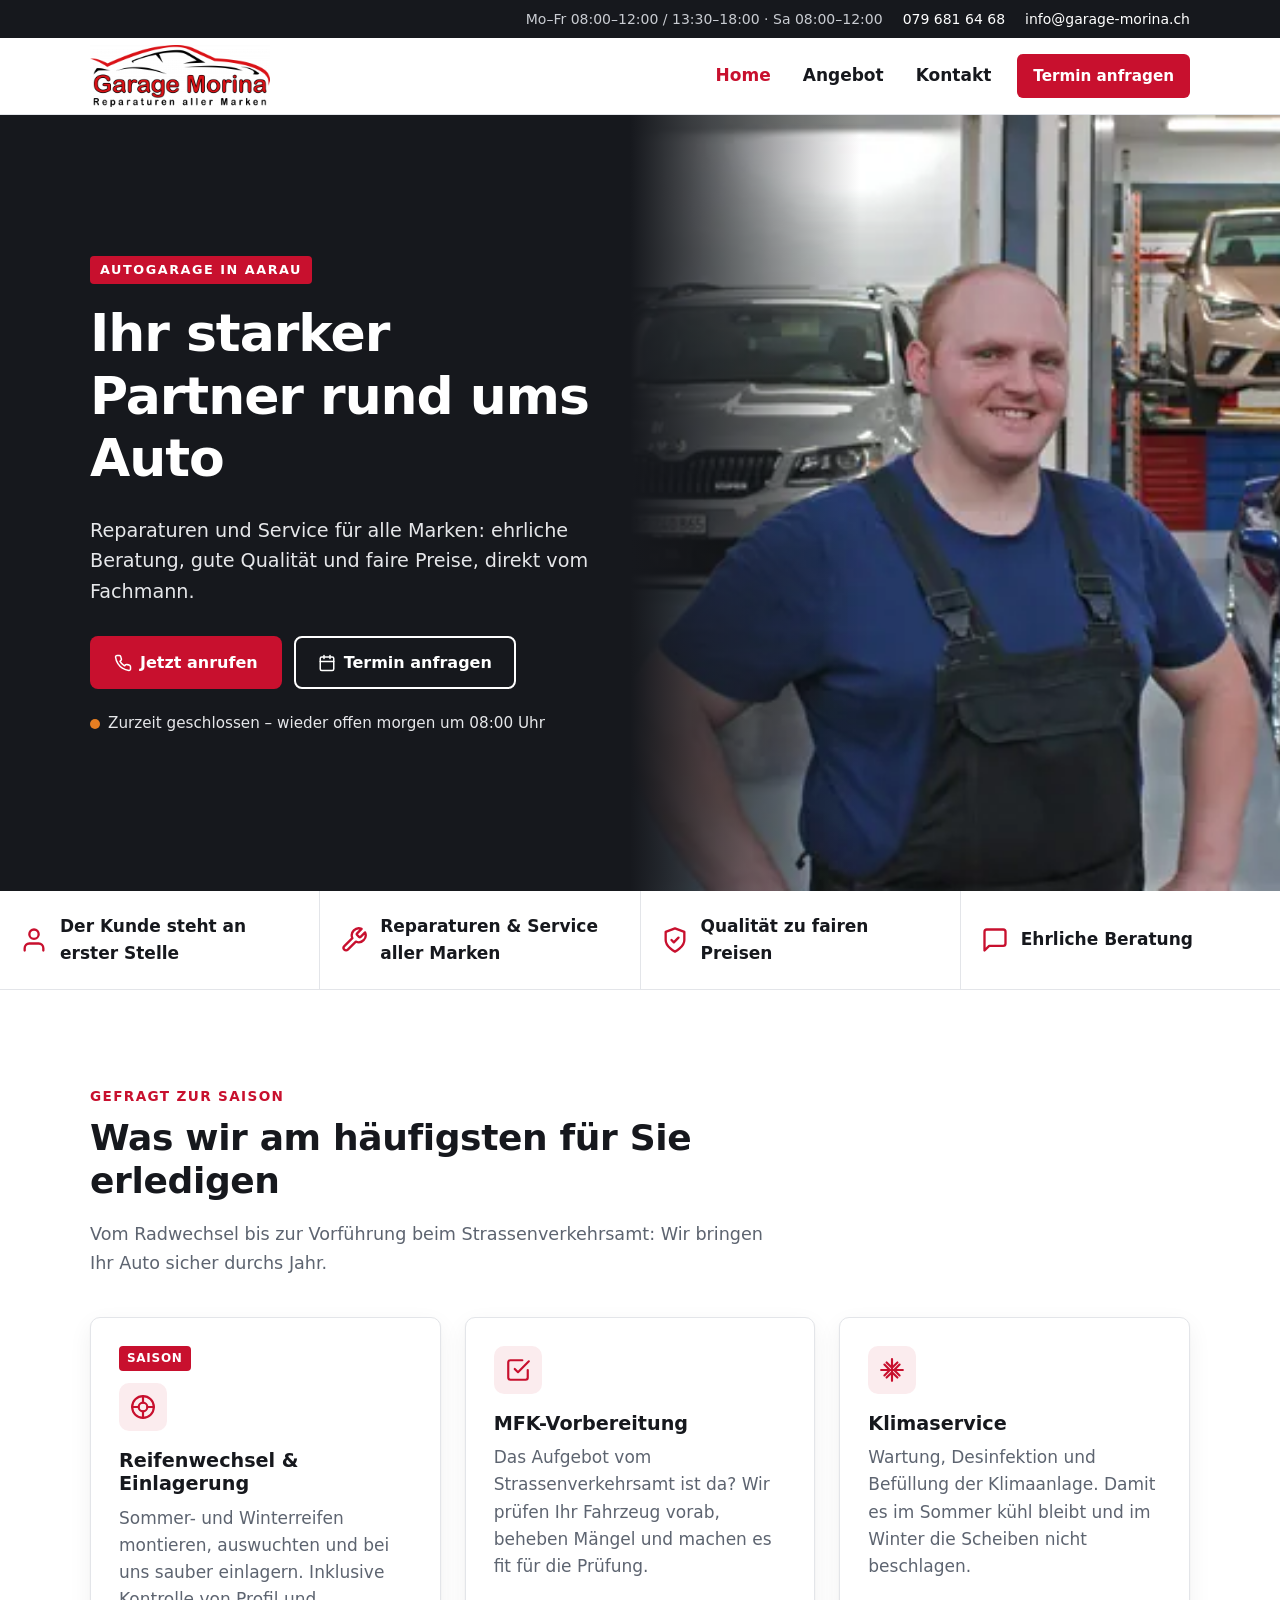
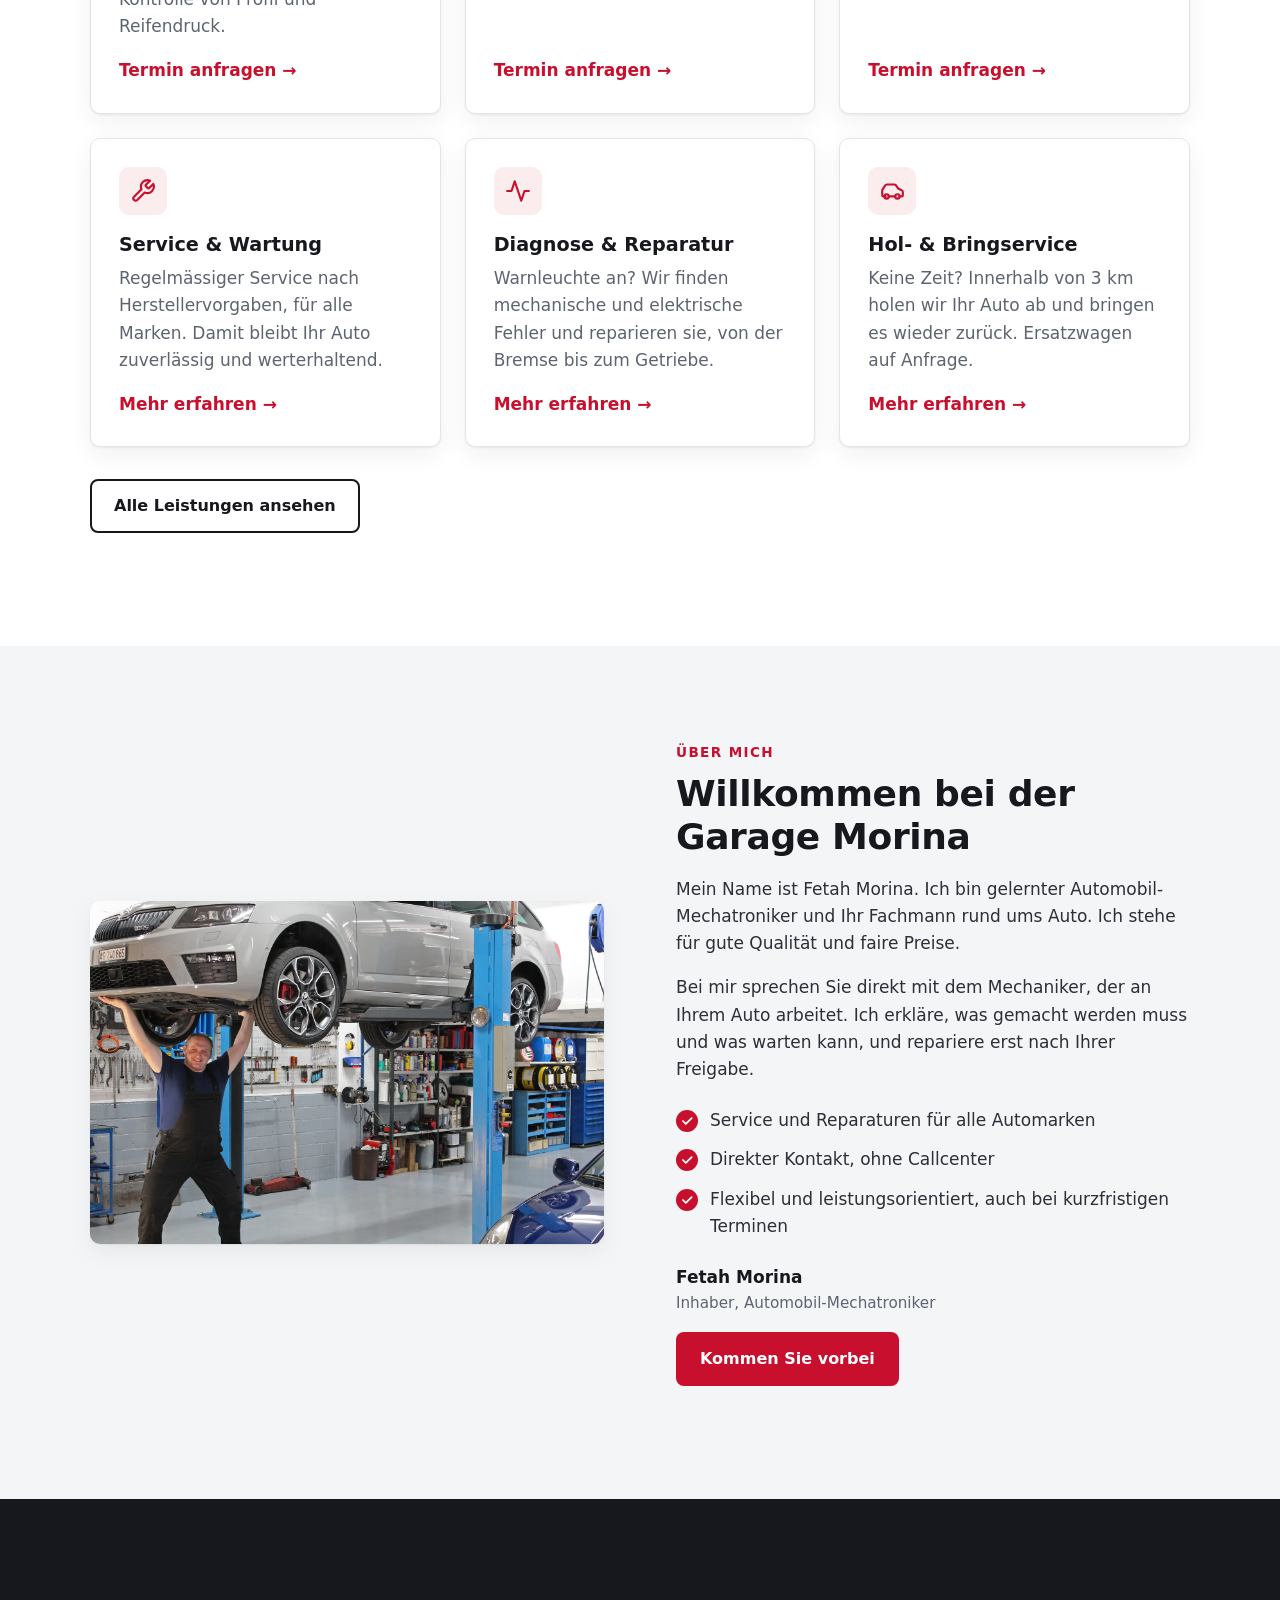
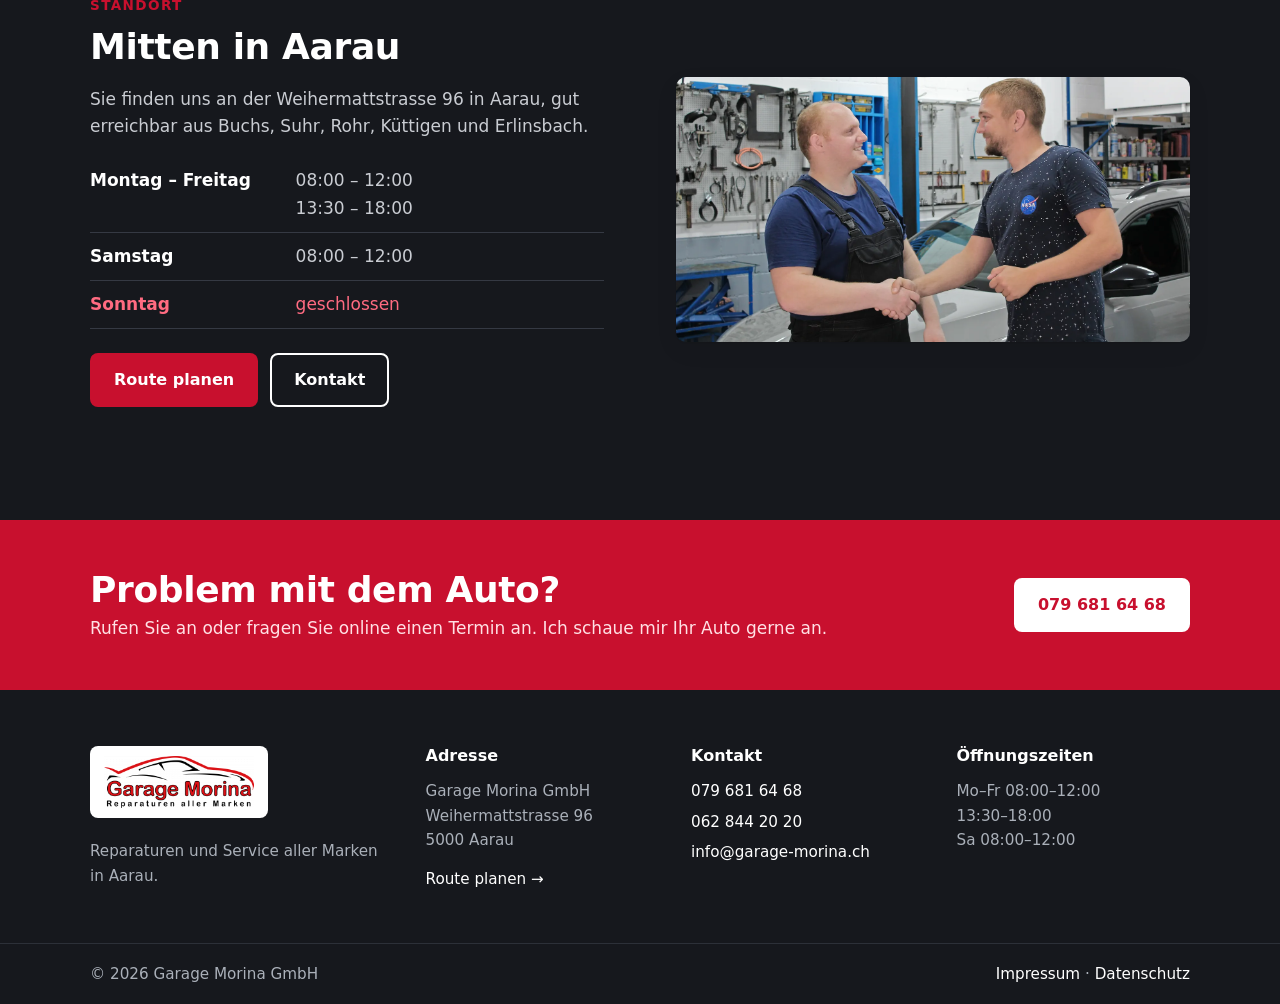
==== index.html @ 0f30390c "Add static website for Garage Morina Rebuild of garage-morina.ch as a static site for GitHub Pages: " ====
<!doctype html>
<html lang="de-CH">
<head>
  <meta charset="utf-8">
  <meta name="viewport" content="width=device-width, initial-scale=1">
  <title>Garage Morina Aarau – Autoreparatur &amp; Service aller Marken</title>
  <meta name="description" content="Garage Morina GmbH in Aarau: Service, Reparaturen und Diagnose für alle Automarken, Reifenwechsel, Klimaservice und MFK-Vorbereitung. Ehrliche Beratung, faire Preise.">
  <link rel="canonical" href="https://www.garage-morina.ch/">
  <meta property="og:type" content="website">
  <meta property="og:locale" content="de_CH">
  <meta property="og:site_name" content="Garage Morina">
  <meta property="og:title" content="Garage Morina Aarau – Autoreparatur &amp; Service aller Marken">
  <meta property="og:description" content="Service, Reparaturen und Diagnose für alle Marken in Aarau. Ehrliche Beratung, faire Preise.">
  <meta property="og:url" content="https://www.garage-morina.ch/">
  <meta property="og:image" content="https://www.garage-morina.ch/assets/img/banner-1600.webp">
  <meta name="theme-color" content="#16181d">
  <link rel="icon" href="assets/img/favicon-32.png" sizes="32x32">
  <link rel="icon" href="assets/img/icon-192.png" sizes="192x192">
  <link rel="apple-touch-icon" href="assets/img/apple-touch-icon.png">
  <link rel="stylesheet" href="assets/css/style.css">
  <script type="application/ld+json">
  {
    "@context": "https://schema.org",
    "@type": "AutoRepair",
    "@id": "https://www.garage-morina.ch/#garage",
    "name": "Garage Morina GmbH",
    "description": "Reparaturen und Service aller Automarken in Aarau.",
    "url": "https://www.garage-morina.ch/",
    "logo": "https://www.garage-morina.ch/assets/img/logo.png",
    "image": "https://www.garage-morina.ch/assets/img/banner-1600.webp",
    "telephone": "+41796816468",
    "email": "info@garage-morina.ch",
    "founder": { "@type": "Person", "name": "Fetah Morina", "jobTitle": "Automobil-Mechatroniker" },
    "address": {
      "@type": "PostalAddress",
      "streetAddress": "Weihermattstrasse 96",
      "postalCode": "5000",
      "addressLocality": "Aarau",
      "addressRegion": "AG",
      "addressCountry": "CH"
    },
    "geo": { "@type": "GeoCoordinates", "latitude": 47.3973248, "longitude": 8.0669093 },
    "hasMap": "https://www.google.com/maps/search/?api=1&query=Garage+Morina+Weihermattstrasse+96+5000+Aarau",
    "areaServed": ["Aarau", "Buchs AG", "Suhr", "Rohr", "Küttigen", "Erlinsbach"],
    "openingHoursSpecification": [
      { "@type": "OpeningHoursSpecification", "dayOfWeek": ["Monday","Tuesday","Wednesday","Thursday","Friday"], "opens": "08:00", "closes": "12:00" },
      { "@type": "OpeningHoursSpecification", "dayOfWeek": ["Monday","Tuesday","Wednesday","Thursday","Friday"], "opens": "13:30", "closes": "18:00" },
      { "@type": "OpeningHoursSpecification", "dayOfWeek": "Saturday", "opens": "08:00", "closes": "12:00" }
    ],
    "priceRange": "CHF"
  }
  </script>
</head>
<body>
  <a class="skip" href="#main">Zum Inhalt springen</a>

  <div class="topbar">
    <div class="wrap">
      <span>Mo–Fr 08:00–12:00 / 13:30–18:00 · Sa 08:00–12:00</span>
      <a href="tel:+41796816468">079 681 64 68</a>
      <a href="mailto:info@garage-morina.ch">info@garage-morina.ch</a>
    </div>
  </div>

  <header class="site-header">
    <div class="wrap">
      <a class="brand" href="./" aria-label="Garage Morina – Startseite"><img src="assets/img/logo.png" alt="Garage Morina – Reparaturen aller Marken" width="240" height="83"></a>
      <button class="nav-toggle" aria-expanded="false" aria-controls="nav" aria-label="Menü"><span></span></button>
      <nav class="nav" id="nav" aria-label="Hauptnavigation">
        <a href="./" aria-current="page">Home</a>
        <a href="angebot.html">Angebot</a>
        <a href="kontakt.html">Kontakt</a>
        <a class="btn btn-primary btn-sm" href="kontakt.html#termin">Termin anfragen</a>
      </nav>
    </div>
  </header>

  <div class="notice" data-season-notice hidden>
    <div class="wrap"><span data-season-text></span> <a href="kontakt.html#termin">Termin anfragen →</a></div>
  </div>

  <main id="main">
    <section class="hero">
      <picture>
        <source media="(max-width: 800px)" srcset="assets/img/banner-800.webp">
        <img src="assets/img/banner-1600.webp" alt="Fetah Morina in seiner Werkstatt in Aarau" width="1600" height="658" fetchpriority="high">
      </picture>
      <div class="wrap">
        <div class="hero-content">
          <span class="eyebrow">Autogarage in Aarau</span>
          <h1>Ihr starker Partner rund ums Auto</h1>
          <p class="lead">Reparaturen und Service für alle Marken: ehrliche Beratung, gute Qualität und faire Preise, direkt vom Fachmann.</p>
          <div class="hero-actions">
            <a class="btn btn-primary" href="tel:+41796816468">
              <svg viewBox="0 0 24 24" fill="none" stroke="currentColor" stroke-width="2" stroke-linecap="round" stroke-linejoin="round" aria-hidden="true"><path d="M22 16.9v3a2 2 0 0 1-2.2 2 19.8 19.8 0 0 1-8.6-3.1 19.5 19.5 0 0 1-6-6A19.8 19.8 0 0 1 2.1 4.2 2 2 0 0 1 4.1 2h3a2 2 0 0 1 2 1.7c.1.9.4 1.8.7 2.7a2 2 0 0 1-.5 2.1L8 9.8a16 16 0 0 0 6 6l1.3-1.3a2 2 0 0 1 2.1-.4c.9.3 1.8.6 2.7.7a2 2 0 0 1 1.7 2z"/></svg>
              Jetzt anrufen
            </a>
            <a class="btn btn-ghost" href="kontakt.html#termin">
              <svg viewBox="0 0 24 24" fill="none" stroke="currentColor" stroke-width="2" stroke-linecap="round" stroke-linejoin="round" aria-hidden="true"><rect x="3" y="4" width="18" height="18" rx="2"/><path d="M16 2v4M8 2v4M3 10h18"/></svg>
              Termin anfragen
            </a>
          </div>
          <p class="open-status" data-open-status>Mo–Fr 08:00–12:00 / 13:30–18:00 · Sa 08:00–12:00</p>
        </div>
      </div>
    </section>

    <div class="values">
      <div><svg viewBox="0 0 24 24" fill="none" stroke="currentColor" stroke-width="2" stroke-linecap="round" stroke-linejoin="round" aria-hidden="true"><path d="M20 21v-2a4 4 0 0 0-4-4H8a4 4 0 0 0-4 4v2"/><circle cx="12" cy="7" r="4"/></svg>Der Kunde steht an erster Stelle</div>
      <div><svg viewBox="0 0 24 24" fill="none" stroke="currentColor" stroke-width="2" stroke-linecap="round" stroke-linejoin="round" aria-hidden="true"><path d="M14.7 6.3a1 1 0 0 0 0 1.4l1.6 1.6a1 1 0 0 0 1.4 0l3.8-3.8a6 6 0 0 1-7.9 7.9l-6.9 6.9a2.1 2.1 0 0 1-3-3l6.9-6.9a6 6 0 0 1 7.9-7.9z"/></svg>Reparaturen &amp; Service aller Marken</div>
      <div><svg viewBox="0 0 24 24" fill="none" stroke="currentColor" stroke-width="2" stroke-linecap="round" stroke-linejoin="round" aria-hidden="true"><path d="M12 22s8-4 8-10V5l-8-3-8 3v7c0 6 8 10 8 10z"/><path d="M9 12l2 2 4-4"/></svg>Qualität zu fairen Preisen</div>
      <div><svg viewBox="0 0 24 24" fill="none" stroke="currentColor" stroke-width="2" stroke-linecap="round" stroke-linejoin="round" aria-hidden="true"><path d="M21 15a2 2 0 0 1-2 2H7l-4 4V5a2 2 0 0 1 2-2h14a2 2 0 0 1 2 2z"/></svg>Ehrliche Beratung</div>
    </div>

    <section class="section">
      <div class="wrap">
        <div class="section-head">
          <span class="kicker">Gefragt zur Saison</span>
          <h2>Was wir am häufigsten für Sie erledigen</h2>
          <p>Vom Radwechsel bis zur Vorführung beim Strassenverkehrsamt: Wir bringen Ihr Auto sicher durchs Jahr.</p>
        </div>
        <div class="grid grid-3">
          <article class="card">
            <span class="badge">Saison</span>
            <div class="icon"><svg viewBox="0 0 24 24" fill="none" stroke="currentColor" stroke-width="2" stroke-linecap="round" stroke-linejoin="round" aria-hidden="true"><circle cx="12" cy="12" r="10"/><circle cx="12" cy="12" r="4"/><path d="M12 2v6M12 16v6M2 12h6M16 12h6"/></svg></div>
            <h3>Reifenwechsel &amp; Einlagerung</h3>
            <p>Sommer- und Winterreifen montieren, auswuchten und bei uns sauber einlagern. Inklusive Kontrolle von Profil und Reifendruck.</p>
            <a class="more" href="kontakt.html#termin">Termin anfragen →</a>
          </article>
          <article class="card">
            <div class="icon"><svg viewBox="0 0 24 24" fill="none" stroke="currentColor" stroke-width="2" stroke-linecap="round" stroke-linejoin="round" aria-hidden="true"><path d="M9 11l3 3L22 4"/><path d="M21 12v7a2 2 0 0 1-2 2H5a2 2 0 0 1-2-2V5a2 2 0 0 1 2-2h11"/></svg></div>
            <h3>MFK-Vorbereitung</h3>
            <p>Das Aufgebot vom Strassenverkehrsamt ist da? Wir prüfen Ihr Fahrzeug vorab, beheben Mängel und machen es fit für die Prüfung.</p>
            <a class="more" href="kontakt.html#termin">Termin anfragen →</a>
          </article>
          <article class="card">
            <div class="icon"><svg viewBox="0 0 24 24" fill="none" stroke="currentColor" stroke-width="2" stroke-linecap="round" stroke-linejoin="round" aria-hidden="true"><path d="M12 2v20M17 5l-5 5-5-5M17 19l-5-5-5 5M2 12h20M5 7l5 5-5 5M19 7l-5 5 5 5"/></svg></div>
            <h3>Klimaservice</h3>
            <p>Wartung, Desinfektion und Befüllung der Klimaanlage. Damit es im Sommer kühl bleibt und im Winter die Scheiben nicht beschlagen.</p>
            <a class="more" href="kontakt.html#termin">Termin anfragen →</a>
          </article>
          <article class="card">
            <div class="icon"><svg viewBox="0 0 24 24" fill="none" stroke="currentColor" stroke-width="2" stroke-linecap="round" stroke-linejoin="round" aria-hidden="true"><path d="M14.7 6.3a1 1 0 0 0 0 1.4l1.6 1.6a1 1 0 0 0 1.4 0l3.8-3.8a6 6 0 0 1-7.9 7.9l-6.9 6.9a2.1 2.1 0 0 1-3-3l6.9-6.9a6 6 0 0 1 7.9-7.9z"/></svg></div>
            <h3>Service &amp; Wartung</h3>
            <p>Regelmässiger Service nach Herstellervorgaben, für alle Marken. Damit bleibt Ihr Auto zuverlässig und werterhaltend.</p>
            <a class="more" href="angebot.html#service">Mehr erfahren →</a>
          </article>
          <article class="card">
            <div class="icon"><svg viewBox="0 0 24 24" fill="none" stroke="currentColor" stroke-width="2" stroke-linecap="round" stroke-linejoin="round" aria-hidden="true"><path d="M22 12h-4l-3 9L9 3l-3 9H2"/></svg></div>
            <h3>Diagnose &amp; Reparatur</h3>
            <p>Warnleuchte an? Wir finden mechanische und elektrische Fehler und reparieren sie, von der Bremse bis zum Getriebe.</p>
            <a class="more" href="angebot.html#diagnose">Mehr erfahren →</a>
          </article>
          <article class="card">
            <div class="icon"><svg viewBox="0 0 24 24" fill="none" stroke="currentColor" stroke-width="2" stroke-linecap="round" stroke-linejoin="round" aria-hidden="true"><path d="M19 17h2c.6 0 1-.4 1-1v-3c0-.9-.7-1.7-1.5-1.9L18 10l-2.7-3.6A2 2 0 0 0 13.7 6H7.3a2 2 0 0 0-1.7 1L3 11.1V16c0 .6.4 1 1 1h2"/><circle cx="7" cy="17" r="2"/><circle cx="17" cy="17" r="2"/><path d="M9 17h6"/></svg></div>
            <h3>Hol- &amp; Bringservice</h3>
            <p>Keine Zeit? Innerhalb von 3 km holen wir Ihr Auto ab und bringen es wieder zurück. Ersatzwagen auf Anfrage.</p>
            <a class="more" href="angebot.html#extras">Mehr erfahren →</a>
          </article>
        </div>
        <p style="margin-top:32px"><a class="btn btn-outline" href="angebot.html">Alle Leistungen ansehen</a></p>
      </div>
    </section>

    <section class="section section-soft">
      <div class="wrap split">
        <picture>
          <source media="(max-width: 800px)" srcset="assets/img/werkstatt-800.webp">
          <img src="assets/img/werkstatt-1600.webp" alt="Fetah Morina unter einem Auto auf der Hebebühne" width="1600" height="1067" loading="lazy">
        </picture>
        <div>
          <span class="kicker">Über mich</span>
          <h2>Willkommen bei der Garage Morina</h2>
          <p>Mein Name ist Fetah Morina. Ich bin gelernter Automobil-Mechatroniker und Ihr Fachmann rund ums Auto. Ich stehe für gute Qualität und faire Preise.</p>
          <p>Bei mir sprechen Sie direkt mit dem Mechaniker, der an Ihrem Auto arbeitet. Ich erkläre, was gemacht werden muss und was warten kann, und repariere erst nach Ihrer Freigabe.</p>
          <ul class="checklist">
            <li>Service und Reparaturen für alle Automarken</li>
            <li>Direkter Kontakt, ohne Callcenter</li>
            <li>Flexibel und leistungsorientiert, auch bei kurzfristigen Terminen</li>
          </ul>
          <p class="signature">Fetah Morina<span>Inhaber, Automobil-Mechatroniker</span></p>
          <p><a class="btn btn-primary" href="kontakt.html">Kommen Sie vorbei</a></p>
        </div>
      </div>
    </section>

    <section class="section section-dark">
      <div class="wrap split">
        <div>
          <span class="kicker">Standort</span>
          <h2>Mitten in Aarau</h2>
          <p>Sie finden uns an der Weihermattstrasse 96 in Aarau, gut erreichbar aus Buchs, Suhr, Rohr, Küttigen und Erlinsbach.</p>
          <table class="hours" aria-label="Öffnungszeiten">
            <tr data-days="1,2,3,4,5"><th scope="row">Montag – Freitag</th><td>08:00 – 12:00<br>13:30 – 18:00</td></tr>
            <tr data-days="6"><th scope="row">Samstag</th><td>08:00 – 12:00</td></tr>
            <tr data-days="0"><th scope="row">Sonntag</th><td>geschlossen</td></tr>
          </table>
          <p style="margin-top:24px; display:flex; gap:12px; flex-wrap:wrap">
            <a class="btn btn-primary" href="https://www.google.com/maps/dir/?api=1&amp;destination=Garage+Morina+Weihermattstrasse+96+5000+Aarau" target="_blank" rel="noopener">Route planen</a>
            <a class="btn btn-ghost" href="kontakt.html">Kontakt</a>
          </p>
        </div>
        <picture>
          <source media="(max-width: 800px)" srcset="assets/img/kontakt-800.webp">
          <img src="assets/img/kontakt-1600.webp" alt="Fetah Morina begrüsst einen Kunden in der Werkstatt" width="1600" height="825" loading="lazy">
        </picture>
      </div>
    </section>

    <section class="cta-band">
      <div class="wrap">
        <div>
          <h2>Problem mit dem Auto?</h2>
          <p>Rufen Sie an oder fragen Sie online einen Termin an. Ich schaue mir Ihr Auto gerne an.</p>
        </div>
        <a class="btn btn-primary" href="tel:+41796816468">079 681 64 68</a>
      </div>
    </section>
  </main>

  <footer class="site-footer">
    <div class="wrap">
      <div>
        <span class="footer-logo"><img src="assets/img/logo.png" alt="Garage Morina" width="240" height="83" loading="lazy"></span>
        <p>Reparaturen und Service aller Marken in Aarau.</p>
      </div>
      <div>
        <h3>Adresse</h3>
        <p>Garage Morina GmbH<br>Weihermattstrasse 96<br>5000 Aarau</p>
        <a href="https://www.google.com/maps/dir/?api=1&amp;destination=Garage+Morina+Weihermattstrasse+96+5000+Aarau" target="_blank" rel="noopener">Route planen →</a>
      </div>
      <div>
        <h3>Kontakt</h3>
        <ul>
          <li><a href="tel:+41796816468">079 681 64 68</a></li>
          <li><a href="tel:+41628442020">062 844 20 20</a></li>
          <li><a href="mailto:info@garage-morina.ch">info@garage-morina.ch</a></li>
        </ul>
      </div>
      <div>
        <h3>Öffnungszeiten</h3>
        <p>Mo–Fr 08:00–12:00<br>13:30–18:00<br>Sa 08:00–12:00</p>
      </div>
    </div>
    <div class="footer-bottom">
      <div class="wrap">
        <span>© <span data-year>2026</span> Garage Morina GmbH</span>
        <span><a href="impressum.html">Impressum</a> · <a href="datenschutz.html">Datenschutz</a></span>
      </div>
    </div>
  </footer>

  <nav class="callbar" aria-label="Schnellkontakt">
    <a href="tel:+41796816468"><svg viewBox="0 0 24 24" fill="none" stroke="currentColor" stroke-width="2" stroke-linecap="round" stroke-linejoin="round" aria-hidden="true"><path d="M22 16.9v3a2 2 0 0 1-2.2 2 19.8 19.8 0 0 1-8.6-3.1 19.5 19.5 0 0 1-6-6A19.8 19.8 0 0 1 2.1 4.2 2 2 0 0 1 4.1 2h3a2 2 0 0 1 2 1.7c.1.9.4 1.8.7 2.7a2 2 0 0 1-.5 2.1L8 9.8a16 16 0 0 0 6 6l1.3-1.3a2 2 0 0 1 2.1-.4c.9.3 1.8.6 2.7.7a2 2 0 0 1 1.7 2z"/></svg>Anrufen</a>
    <a href="kontakt.html#termin"><svg viewBox="0 0 24 24" fill="none" stroke="currentColor" stroke-width="2" stroke-linecap="round" stroke-linejoin="round" aria-hidden="true"><rect x="3" y="4" width="18" height="18" rx="2"/><path d="M16 2v4M8 2v4M3 10h18"/></svg>Termin</a>
  </nav>

  <script src="assets/js/main.js" defer></script>
</body>
</html>
---- assets/css/style.css ----
/* Garage Morina – Stylesheet */

:root {
  --red: #c8102e;
  --red-dark: #9e0c24;
  --ink: #16181d;
  --ink-2: #23262d;
  --text: #2b2f36;
  --muted: #5d6470;
  --line: #e3e5e9;
  --bg: #ffffff;
  --bg-soft: #f4f5f7;
  --radius: 10px;
  --shadow: 0 1px 2px rgba(0,0,0,.06), 0 8px 24px rgba(0,0,0,.06);
  --wrap: 1140px;
  --font: system-ui, -apple-system, "Segoe UI", Roboto, "Helvetica Neue", Arial, sans-serif;
}

*, *::before, *::after { box-sizing: border-box; }
html { scroll-behavior: smooth; -webkit-text-size-adjust: 100%; }
body {
  margin: 0;
  font-family: var(--font);
  font-size: 1.0625rem;
  line-height: 1.6;
  color: var(--text);
  background: var(--bg);
}
img { max-width: 100%; height: auto; display: block; }
a { color: var(--red); }
a:hover { color: var(--red-dark); }
h1, h2, h3 { color: var(--ink); line-height: 1.2; margin: 0 0 .5em; }
h1 { font-size: clamp(2rem, 5vw, 3.25rem); letter-spacing: -.02em; }
h2 { font-size: clamp(1.6rem, 3.5vw, 2.25rem); letter-spacing: -.01em; }
h3 { font-size: 1.2rem; }
p { margin: 0 0 1em; }

.wrap { max-width: var(--wrap); margin: 0 auto; padding: 0 20px; }
.skip { position: absolute; left: -9999px; }
.skip:focus { left: 16px; top: 16px; z-index: 100; background: #fff; padding: 8px 12px; }
:focus-visible { outline: 3px solid var(--red); outline-offset: 2px; }

/* Header */
.topbar { background: var(--ink); color: #c9ccd2; font-size: .875rem; }
.topbar .wrap { display: flex; gap: 20px; justify-content: flex-end; align-items: center; min-height: 38px; flex-wrap: wrap; }
.topbar a { color: #fff; text-decoration: none; }
.topbar a:hover { color: #fff; text-decoration: underline; }

.site-header { position: sticky; top: 0; z-index: 50; background: rgba(255,255,255,.97); border-bottom: 1px solid var(--line); backdrop-filter: saturate(1.4) blur(6px); }
.site-header .wrap { display: flex; align-items: center; justify-content: space-between; min-height: 76px; gap: 16px; }
.brand img { width: 180px; }
.nav { display: flex; align-items: center; gap: 4px; }
.nav a { color: var(--ink); text-decoration: none; font-weight: 600; padding: 8px 14px; border-radius: 6px; }
.nav a:hover { background: var(--bg-soft); color: var(--ink); }
.nav a[aria-current="page"] { color: var(--red); }
.nav .btn { margin-left: 8px; }
.nav a.btn-primary, .nav a.btn-primary:hover { color: #fff; background: var(--red); }
.nav a.btn-primary:hover { background: var(--red-dark); }
.nav-toggle { display: none; background: none; border: 0; padding: 10px; cursor: pointer; }
.nav-toggle span, .nav-toggle span::before, .nav-toggle span::after { display: block; width: 24px; height: 2px; background: var(--ink); position: relative; transition: transform .2s; }
.nav-toggle span::before, .nav-toggle span::after { content: ""; position: absolute; }
.nav-toggle span::before { top: -7px; }
.nav-toggle span::after { top: 7px; }
.nav-toggle[aria-expanded="true"] span { background: transparent; }
.nav-toggle[aria-expanded="true"] span::before { transform: translateY(7px) rotate(45deg); }
.nav-toggle[aria-expanded="true"] span::after { transform: translateY(-7px) rotate(-45deg); }

/* Buttons */
.btn {
  display: inline-flex; align-items: center; justify-content: center; gap: 8px;
  font: inherit; font-weight: 700; font-size: 1rem;
  padding: 12px 22px; border-radius: 8px; border: 2px solid transparent;
  text-decoration: none; cursor: pointer; transition: background .15s, color .15s, border-color .15s;
}
.btn svg { width: 18px; height: 18px; flex: none; }
.btn-primary { background: var(--red); color: #fff; }
.btn-primary:hover { background: var(--red-dark); color: #fff; }
.btn-ghost { border-color: currentColor; color: #fff; }
.btn-ghost:hover { background: #fff; color: var(--ink); border-color: #fff; }
.btn-outline { border-color: var(--ink); color: var(--ink); }
.btn-outline:hover { background: var(--ink); color: #fff; }
.btn-sm { padding: 8px 16px; font-size: .95rem; }

/* Hero */
.hero { position: relative; color: #fff; background: var(--ink); overflow: hidden; }
.hero { --split: max(46%, calc(50% - 10px)); }
.hero picture { position: absolute; top: 0; bottom: 0; right: 0; left: var(--split); }
.hero picture img { width: 100%; height: 100%; object-fit: cover; object-position: 32% 30%; }
.hero::after { content: ""; position: absolute; top: 0; bottom: 0; left: var(--split); width: 18%; background: linear-gradient(90deg, var(--ink), rgba(22,24,29,0)); }
.hero .wrap { position: relative; z-index: 1; padding-top: clamp(64px, 12vw, 140px); padding-bottom: clamp(64px, 12vw, 140px); }
.hero-content { max-width: 520px; }
.hero h1 { color: #fff; }
.hero .lead { font-size: 1.2rem; color: #e6e7ea; }
.eyebrow { display: inline-block; font-size: .8rem; font-weight: 700; letter-spacing: .12em; text-transform: uppercase; color: #fff; background: var(--red); padding: 4px 10px; border-radius: 4px; margin-bottom: 18px; }
.hero-actions { display: flex; gap: 12px; flex-wrap: wrap; margin-top: 28px; }
.open-status { display: inline-flex; align-items: center; gap: 8px; margin-top: 22px; font-size: .95rem; color: #e6e7ea; }
.open-status::before { content: ""; width: 10px; height: 10px; border-radius: 50%; background: #9aa0a8; }
.open-status.is-open::before { background: #2ecc71; box-shadow: 0 0 0 4px rgba(46,204,113,.25); }
.open-status.is-closed::before { background: #e67e22; }

.page-hero { position: relative; background: var(--ink); color: #fff; overflow: hidden; }
.page-hero picture, .page-hero picture img { position: absolute; inset: 0; width: 100%; height: 100%; object-fit: cover; }
.page-hero::after { content: ""; position: absolute; inset: 0; background: linear-gradient(90deg, rgba(22,24,29,.9), rgba(22,24,29,.55)); }
.page-hero .wrap { position: relative; z-index: 1; padding-top: 72px; padding-bottom: 72px; }
.page-hero h1 { color: #fff; margin-bottom: .3em; }
.page-hero p { color: #e6e7ea; max-width: 620px; font-size: 1.15rem; margin: 0; }
.page-hero.plain { background: var(--ink-2); }
.page-hero.plain::after { display: none; }
.page-hero.plain .wrap { padding-top: 48px; padding-bottom: 48px; }

/* Seasonal notice */
.notice { background: #fff4d6; border-bottom: 1px solid #f0dc9f; color: #5c4600; font-size: .95rem; }
.notice .wrap { padding-top: 10px; padding-bottom: 10px; display: flex; gap: 10px; align-items: center; justify-content: center; flex-wrap: wrap; text-align: center; }
.notice a { color: #5c4600; font-weight: 700; }
.notice[hidden] { display: none; }

/* Sections */
.section { padding: clamp(56px, 8vw, 96px) 0; }
.section-soft { background: var(--bg-soft); }
.section-dark { background: var(--ink); color: #c9ccd2; }
.section-dark h2, .section-dark h3 { color: #fff; }
.section-head { max-width: 680px; margin-bottom: 40px; }
.section-head p { color: var(--muted); font-size: 1.1rem; }
.section-dark .section-head p { color: #aab0b9; }
.kicker { color: var(--red); font-weight: 700; font-size: .85rem; letter-spacing: .1em; text-transform: uppercase; margin-bottom: 8px; display: block; }

/* Value strip */
.values { display: grid; grid-template-columns: repeat(4, 1fr); gap: 1px; background: var(--line); border-bottom: 1px solid var(--line); }
.values div { background: #fff; padding: 22px 20px; display: flex; gap: 12px; align-items: center; font-weight: 600; color: var(--ink); }
.values svg { width: 28px; height: 28px; color: var(--red); flex: none; }

/* Cards */
.grid { display: grid; gap: 24px; }
.grid-3 { grid-template-columns: repeat(3, 1fr); }
.grid-2 { grid-template-columns: repeat(2, 1fr); }
.card { background: #fff; border: 1px solid var(--line); border-radius: var(--radius); padding: 28px; box-shadow: var(--shadow); display: flex; flex-direction: column; }
.card .icon { width: 48px; height: 48px; border-radius: 10px; background: rgba(200,16,46,.08); color: var(--red); display: grid; place-items: center; margin-bottom: 18px; }
.card .icon svg { width: 26px; height: 26px; }
.card p { color: var(--muted); }
.card .more { margin-top: auto; font-weight: 700; text-decoration: none; }
.card .more:hover { text-decoration: underline; }
.badge { display: inline-block; align-self: flex-start; background: var(--red); color: #fff; font-size: .75rem; font-weight: 700; text-transform: uppercase; letter-spacing: .06em; padding: 3px 8px; border-radius: 4px; margin-bottom: 12px; }

/* About split */
.split { display: grid; grid-template-columns: 1fr 1fr; gap: clamp(32px, 6vw, 72px); align-items: center; }
.split img { border-radius: var(--radius); box-shadow: var(--shadow); }
.checklist { list-style: none; padding: 0; margin: 24px 0; }
.checklist li { position: relative; padding-left: 34px; margin-bottom: 12px; }
.checklist li::before { content: ""; position: absolute; left: 0; top: 3px; width: 22px; height: 22px; border-radius: 50%; background: var(--red) url("data:image/svg+xml,%3Csvg xmlns='http://www.w3.org/2000/svg' viewBox='0 0 24 24' fill='none' stroke='white' stroke-width='3' stroke-linecap='round' stroke-linejoin='round'%3E%3Cpath d='M5 12l5 5L20 7'/%3E%3C/svg%3E") center / 14px no-repeat; }
.signature { font-weight: 700; color: var(--ink); }
.signature span { display: block; font-weight: 400; color: var(--muted); font-size: .95rem; }

/* Services page */
.service-group { display: grid; grid-template-columns: 300px 1fr; gap: 32px; padding: 40px 0; border-top: 1px solid var(--line); }
.service-group:first-child { border-top: 0; padding-top: 0; }
.service-group h2 { font-size: 1.5rem; display: flex; gap: 12px; align-items: center; }
.service-group h2 svg { width: 28px; height: 28px; color: var(--red); flex: none; }
.service-group > div > p { color: var(--muted); }
.service-list { list-style: none; margin: 0; padding: 0; display: grid; grid-template-columns: repeat(2, 1fr); gap: 12px; }
.service-list li { background: var(--bg-soft); border-radius: 8px; padding: 14px 16px; }
.service-list strong { display: block; color: var(--ink); }
.service-list span { font-size: .95rem; color: var(--muted); }

/* CTA band */
.cta-band { background: var(--red); color: #fff; }
.cta-band .wrap { display: flex; justify-content: space-between; align-items: center; gap: 24px; padding-top: 48px; padding-bottom: 48px; flex-wrap: wrap; }
.cta-band h2 { color: #fff; margin: 0 0 4px; }
.cta-band p { margin: 0; color: #ffe1e5; }
.cta-band .btn-primary { background: #fff; color: var(--red); }
.cta-band .btn-primary:hover { background: var(--ink); color: #fff; }

/* Contact */
.contact-grid { display: grid; grid-template-columns: 1fr 1.2fr; gap: 40px; align-items: start; }
.info-list { list-style: none; margin: 0 0 28px; padding: 0; }
.info-list li { display: flex; gap: 14px; padding: 16px 0; border-bottom: 1px solid var(--line); }
.info-list svg { width: 22px; height: 22px; color: var(--red); flex: none; margin-top: 3px; }
.info-list a { color: var(--ink); font-weight: 600; text-decoration: none; }
.info-list a:hover { color: var(--red); }
.info-list small { display: block; color: var(--muted); }
.hours { width: 100%; border-collapse: collapse; }
.hours th, .hours td { text-align: left; padding: 10px 0; border-bottom: 1px solid var(--line); vertical-align: top; }
.hours th { font-weight: 600; color: var(--ink); width: 40%; }
.hours tr.today th, .hours tr.today td { color: var(--red); }
.section-dark .hours th { color: #fff; }
.section-dark .hours th, .section-dark .hours td { border-color: #353943; }
.section-dark .hours tr.today th, .section-dark .hours tr.today td { color: #ff6b81; }
.hint { font-size: .9rem; color: var(--muted); }

.form { background: #fff; border: 1px solid var(--line); border-radius: var(--radius); padding: clamp(20px, 4vw, 36px); box-shadow: var(--shadow); }
.form h2 { font-size: 1.5rem; }
.form-row { display: grid; grid-template-columns: 1fr 1fr; gap: 16px; }
.field { margin-bottom: 16px; }
.field label { display: block; font-weight: 600; color: var(--ink); margin-bottom: 6px; font-size: .95rem; }
.field input, .field select, .field textarea {
  width: 100%; font: inherit; font-size: 1rem; color: var(--text);
  padding: 11px 12px; border: 1px solid #c9cdd4; border-radius: 8px; background: #fff;
}
.field input:focus, .field select:focus, .field textarea:focus { outline: none; border-color: var(--red); box-shadow: 0 0 0 3px rgba(200,16,46,.15); }
.field textarea { min-height: 110px; resize: vertical; }
.req { color: var(--red); }

.map-box { position: relative; border-radius: var(--radius); overflow: hidden; background: var(--ink-2); min-height: 360px; display: grid; place-items: center; text-align: center; color: #c9ccd2; }
.map-box iframe { position: absolute; inset: 0; width: 100%; height: 100%; border: 0; }
.map-consent { padding: 32px; max-width: 460px; }
.map-consent strong { color: #fff; font-size: 1.15rem; display: block; margin-bottom: 8px; }
.map-consent p { font-size: .95rem; }
.map-consent .actions { display: flex; gap: 10px; justify-content: center; flex-wrap: wrap; margin-top: 16px; }
.map-consent a:not(.btn) { color: #fff; }

/* Legal pages */
.prose { max-width: 760px; }
.prose h2 { font-size: 1.4rem; margin-top: 2em; }
.prose h3 { margin-top: 1.5em; }
.prose ul { padding-left: 1.2em; }
.todo { background: #fff4d6; padding: 0 4px; border-radius: 3px; }

/* Footer */
.site-footer { background: var(--ink); color: #aab0b9; font-size: .95rem; }
.site-footer .wrap { display: grid; grid-template-columns: 1.3fr 1fr 1fr 1fr; gap: 32px; padding-top: 56px; padding-bottom: 40px; }
.site-footer h3 { color: #fff; font-size: 1rem; margin-bottom: 14px; }
.site-footer a { color: #fff; text-decoration: none; }
.site-footer a:hover { text-decoration: underline; }
.site-footer ul { list-style: none; margin: 0; padding: 0; }
.site-footer li { margin-bottom: 6px; }
.footer-logo { background: #fff; display: inline-block; padding: 10px 14px; border-radius: 8px; margin-bottom: 14px; }
.footer-logo img { width: 150px; }
.footer-bottom { border-top: 1px solid #2c3038; }
.footer-bottom .wrap { display: flex; justify-content: space-between; gap: 16px; flex-wrap: wrap; padding-top: 18px; padding-bottom: 18px; grid-template-columns: none; }

/* Mobile call bar */
.callbar { display: none; }

@media (max-width: 960px) {
  .grid-3 { grid-template-columns: 1fr 1fr; }
  .values { grid-template-columns: 1fr 1fr; }
  .site-footer .wrap { grid-template-columns: 1fr 1fr; }
  .service-group { grid-template-columns: 1fr; gap: 16px; }
  .contact-grid { grid-template-columns: 1fr; }
}

@media (max-width: 760px) {
  .topbar { display: none; }
  .site-header .wrap { min-height: 64px; }
  .brand img { width: 150px; }
  .nav-toggle { display: block; }
  .nav { display: none; position: absolute; top: 100%; left: 0; right: 0; flex-direction: column; align-items: stretch; background: #fff; border-bottom: 1px solid var(--line); padding: 8px 16px 16px; box-shadow: 0 12px 24px rgba(0,0,0,.08); }
  .nav.is-open { display: flex; }
  .nav a { padding: 12px; }
  .nav .btn { margin: 8px 0 0; }
  .hero picture { position: relative; display: block; left: auto; height: 260px; }
  .hero picture img { object-position: 35% 25%; }
  .hero::after { display: none; }
  .hero .wrap { padding-top: 32px; padding-bottom: 48px; }
  .hero-actions .btn { flex: 1 1 100%; }
  .grid-3, .grid-2, .split, .form-row, .service-list { grid-template-columns: 1fr; }
  .values div { padding: 16px; font-size: .95rem; }
  .site-footer .wrap { grid-template-columns: 1fr; }
  .wrap { padding: 0 16px; }

  body { padding-bottom: 64px; }
  .callbar { display: grid; grid-template-columns: 1fr 1fr; position: fixed; left: 0; right: 0; bottom: 0; z-index: 60; box-shadow: 0 -4px 16px rgba(0,0,0,.15); }
  .callbar a { display: flex; gap: 8px; align-items: center; justify-content: center; min-height: 56px; font-weight: 700; text-decoration: none; color: #fff; background: var(--red); }
  .callbar a + a { background: var(--ink); }
  .callbar svg { width: 20px; height: 20px; }
}

@media (prefers-reduced-motion: reduce) {
  html { scroll-behavior: auto; }
  * { transition: none !important; }
}
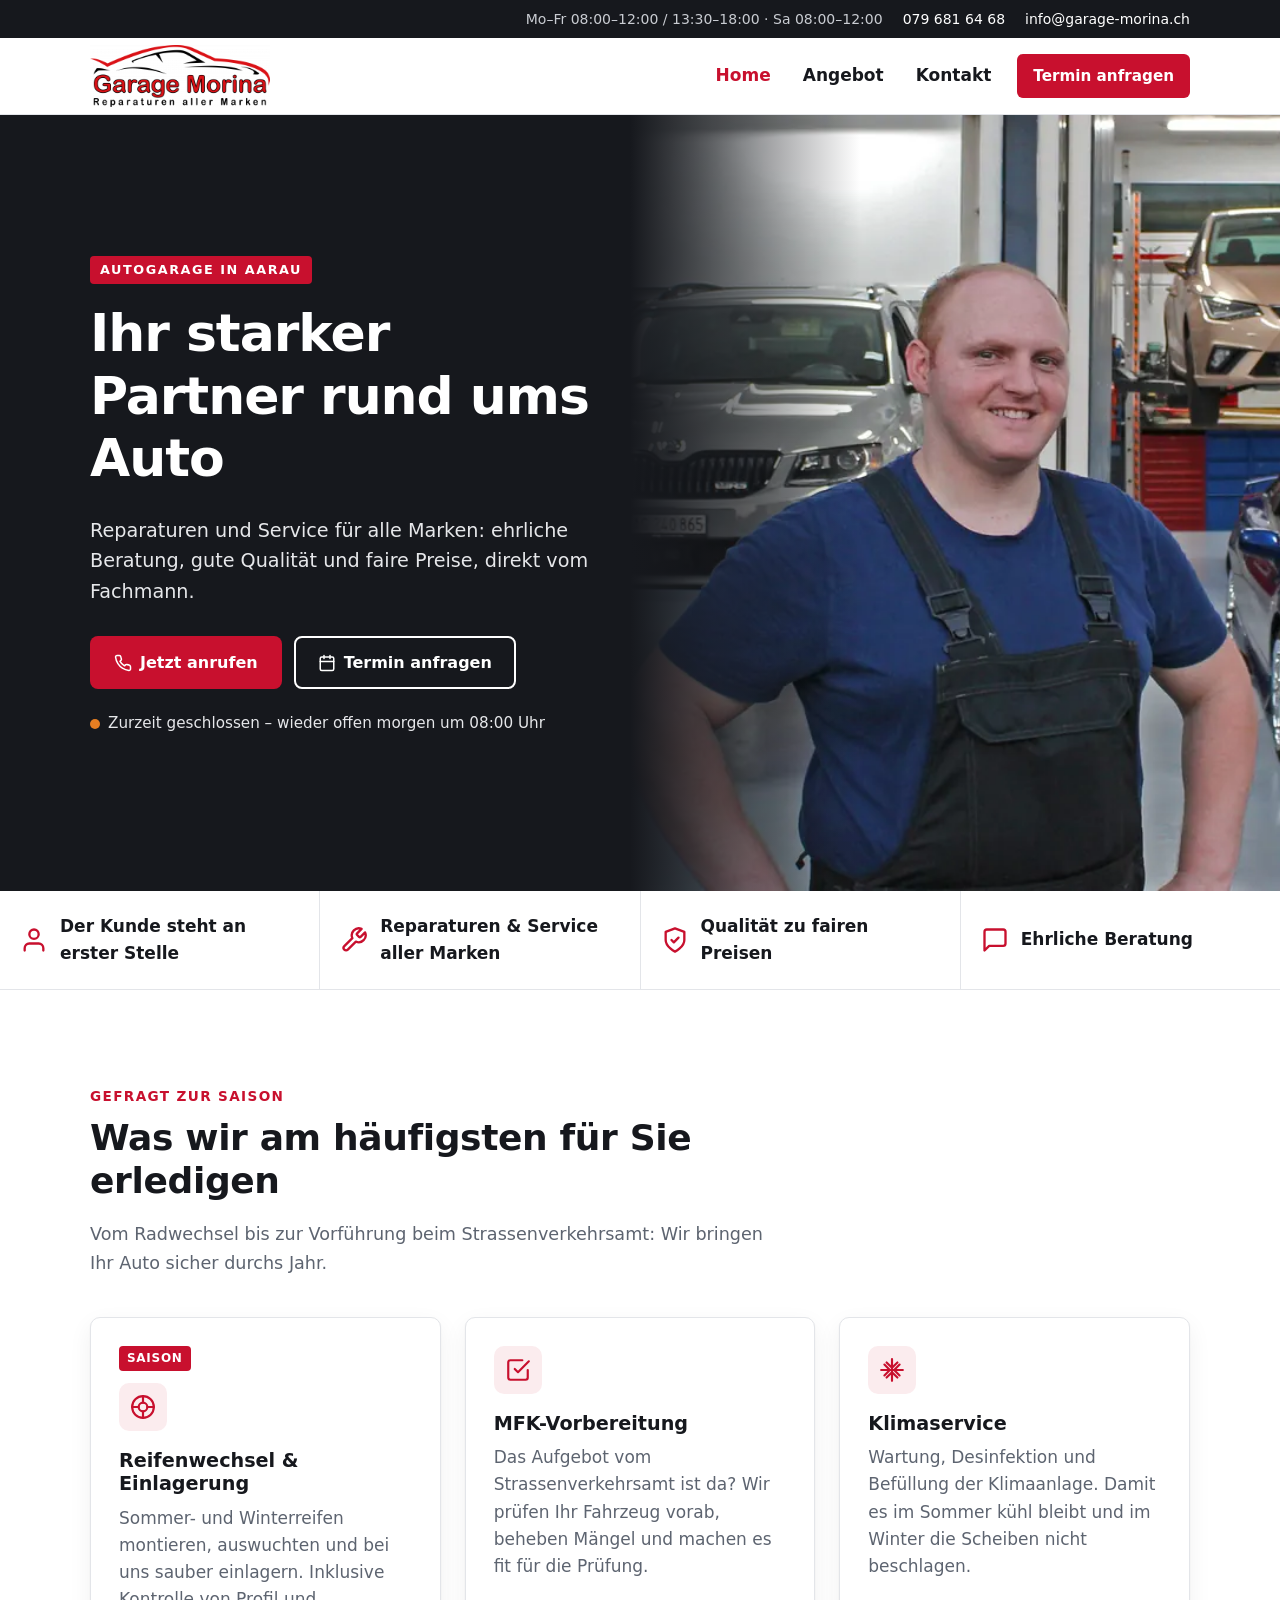
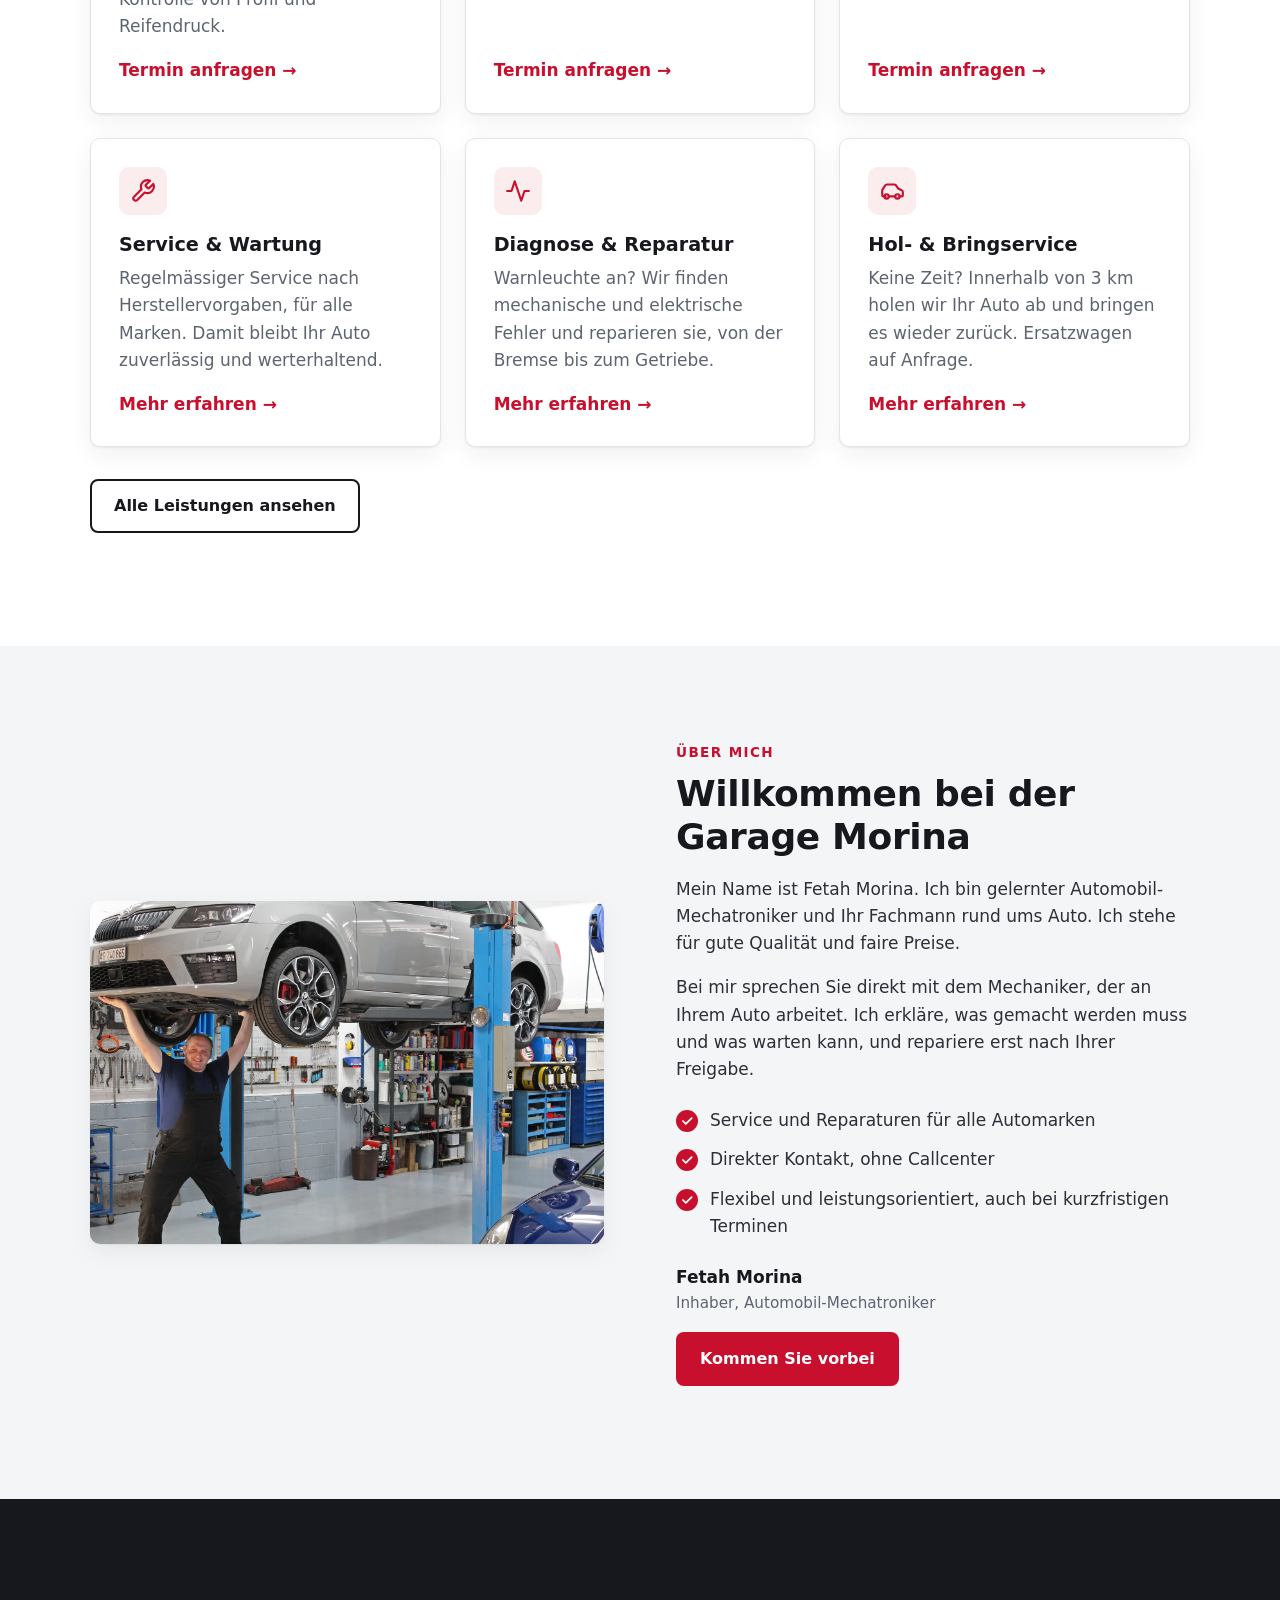
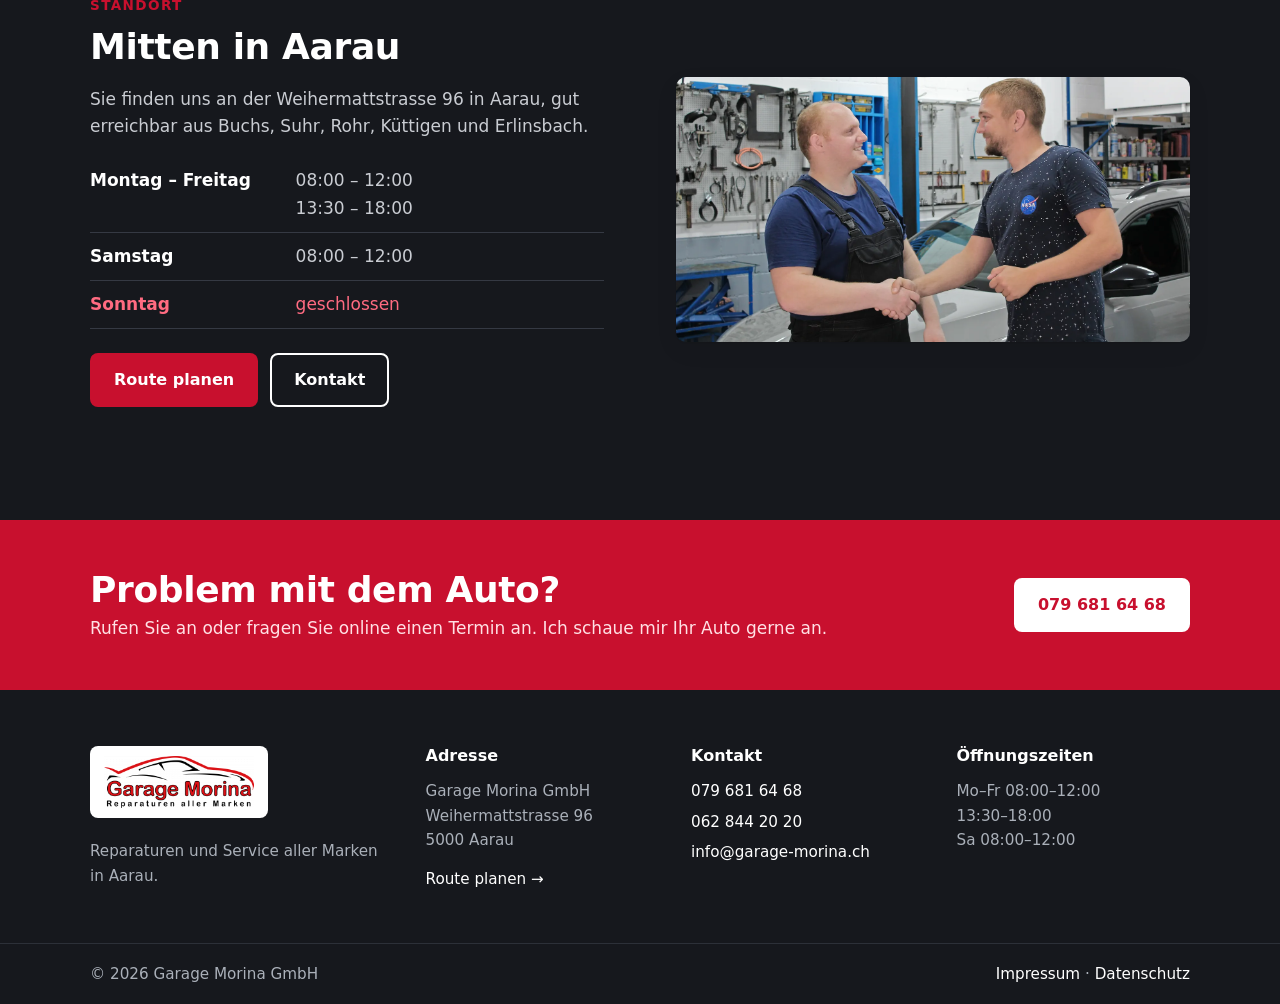
==== commit c921665e: "Replace season strip with floating button on mobile On small screens the tyre-season notice took a f" ====
--- a/index.html
+++ b/index.html
@@ -77,6 +77,13 @@
 
   <div class="notice" data-season-notice hidden>
     <div class="wrap"><span data-season-text></span> <a href="kontakt.html#termin">Termin anfragen →</a></div>
+    <a class="season-fab" href="kontakt.html#termin" data-season-fab>
+      <svg class="season-fab-tyre" viewBox="0 0 24 24" fill="none" stroke="currentColor" stroke-width="2" stroke-linecap="round" stroke-linejoin="round" aria-hidden="true"><circle cx="12" cy="12" r="10"/><circle cx="12" cy="12" r="5.5"/><circle cx="12" cy="12" r="1.5"/><path d="M12 2v2.5M12 19.5V22M2 12h2.5M19.5 12H22M4.9 4.9l1.8 1.8M17.3 17.3l1.8 1.8M4.9 19.1l1.8-1.8M17.3 6.7l1.8-1.8"/></svg>
+      <span class="season-fab-badge" aria-hidden="true">
+        <svg class="i-winter" viewBox="0 0 24 24" fill="none" stroke="currentColor" stroke-width="2.5" stroke-linecap="round" stroke-linejoin="round"><path d="M12 2v20M3.3 7l17.4 10M3.3 17L20.7 7M9 4l3 2 3-2M9 20l3-2 3 2"/></svg>
+        <svg class="i-summer" viewBox="0 0 24 24" fill="none" stroke="currentColor" stroke-width="2.5" stroke-linecap="round" stroke-linejoin="round"><circle cx="12" cy="12" r="4"/><path d="M12 2v2M12 20v2M2 12h2M20 12h2M4.9 4.9l1.4 1.4M17.7 17.7l1.4 1.4M4.9 19.1l1.4-1.4M17.7 6.3l1.4-1.4"/></svg>
+      </span>
+    </a>
   </div>
 
   <main id="main">
--- a/assets/css/style.css
+++ b/assets/css/style.css
@@ -114,6 +114,33 @@
 .notice a { color: #5c4600; font-weight: 700; }
 .notice[hidden] { display: none; }
 
+/* Saison-Button (nur mobil, ersetzt den Hinweisbalken) */
+.season-fab { display: none; }
+.season-fab {
+  position: fixed; right: 16px; bottom: calc(72px + env(safe-area-inset-bottom, 0px)); z-index: 59;
+  width: 56px; height: 56px; border-radius: 50%; place-items: center;
+  background: #fff; color: var(--ink);
+  box-shadow: 0 2px 6px rgba(0,0,0,.18), 0 8px 24px rgba(0,0,0,.18);
+  animation: fab-in .45s cubic-bezier(.2,.9,.3,1.3) .3s both;
+}
+.season-fab:hover, .season-fab:active { color: var(--ink); }
+.season-fab::after {
+  content: ""; position: absolute; inset: 0; border-radius: 50%;
+  border: 2px solid var(--red); opacity: 0; pointer-events: none;
+  animation: fab-ring 1.4s ease-out 1.4s 2;
+}
+.season-fab-tyre { width: 32px; height: 32px; animation: tyre-roll 1.1s ease-in-out .5s both; }
+.season-fab-badge {
+  position: absolute; top: -3px; right: -3px; width: 24px; height: 24px; border-radius: 50%;
+  display: grid; place-items: center; background: var(--red); color: #fff; border: 2px solid #fff;
+}
+.season-fab-badge svg { width: 13px; height: 13px; }
+.notice[data-season="winter"] .i-summer, .notice[data-season="summer"] .i-winter { display: none; }
+
+@keyframes fab-in { from { opacity: 0; transform: translateY(24px) scale(.6); } to { opacity: 1; transform: none; } }
+@keyframes tyre-roll { 0% { transform: rotate(-240deg); } 75% { transform: rotate(18deg); } 100% { transform: rotate(0); } }
+@keyframes fab-ring { 0% { opacity: .7; transform: scale(1); } 100% { opacity: 0; transform: scale(1.5); } }
+
 /* Sections */
 .section { padding: clamp(56px, 8vw, 96px) 0; }
 .section-soft { background: var(--bg-soft); }
@@ -257,6 +284,10 @@
   .site-footer .wrap { grid-template-columns: 1fr; }
   .wrap { padding: 0 16px; }
 
+  .notice { background: none; border: 0; }
+  .notice .wrap { display: none; }
+  .season-fab { display: grid; }
+
   body { padding-bottom: 64px; }
   .callbar { display: grid; grid-template-columns: 1fr 1fr; position: fixed; left: 0; right: 0; bottom: 0; z-index: 60; box-shadow: 0 -4px 16px rgba(0,0,0,.15); }
   .callbar a { display: flex; gap: 8px; align-items: center; justify-content: center; min-height: 56px; font-weight: 700; text-decoration: none; color: #fff; background: var(--red); }
@@ -267,4 +298,5 @@
 @media (prefers-reduced-motion: reduce) {
   html { scroll-behavior: auto; }
   * { transition: none !important; }
-}
+  .season-fab, .season-fab::after, .season-fab-tyre { animation: none; }
+}
